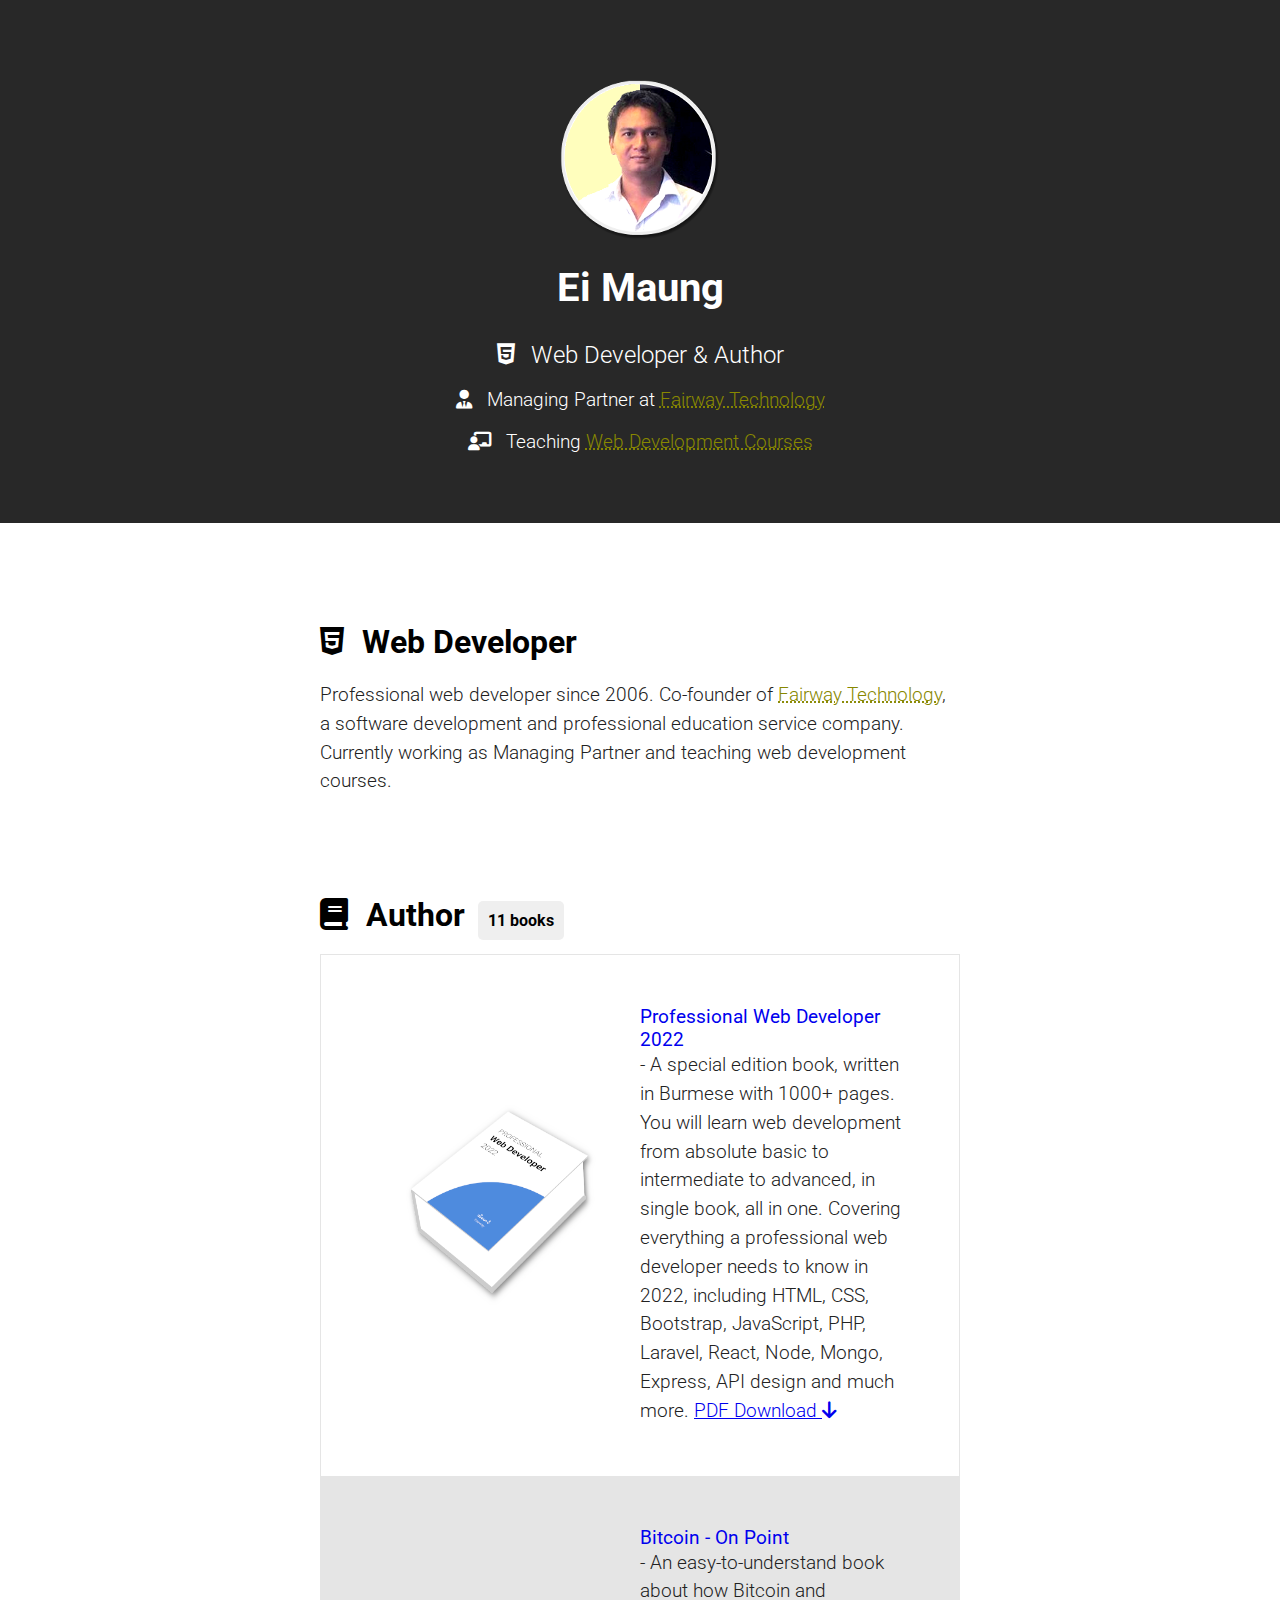
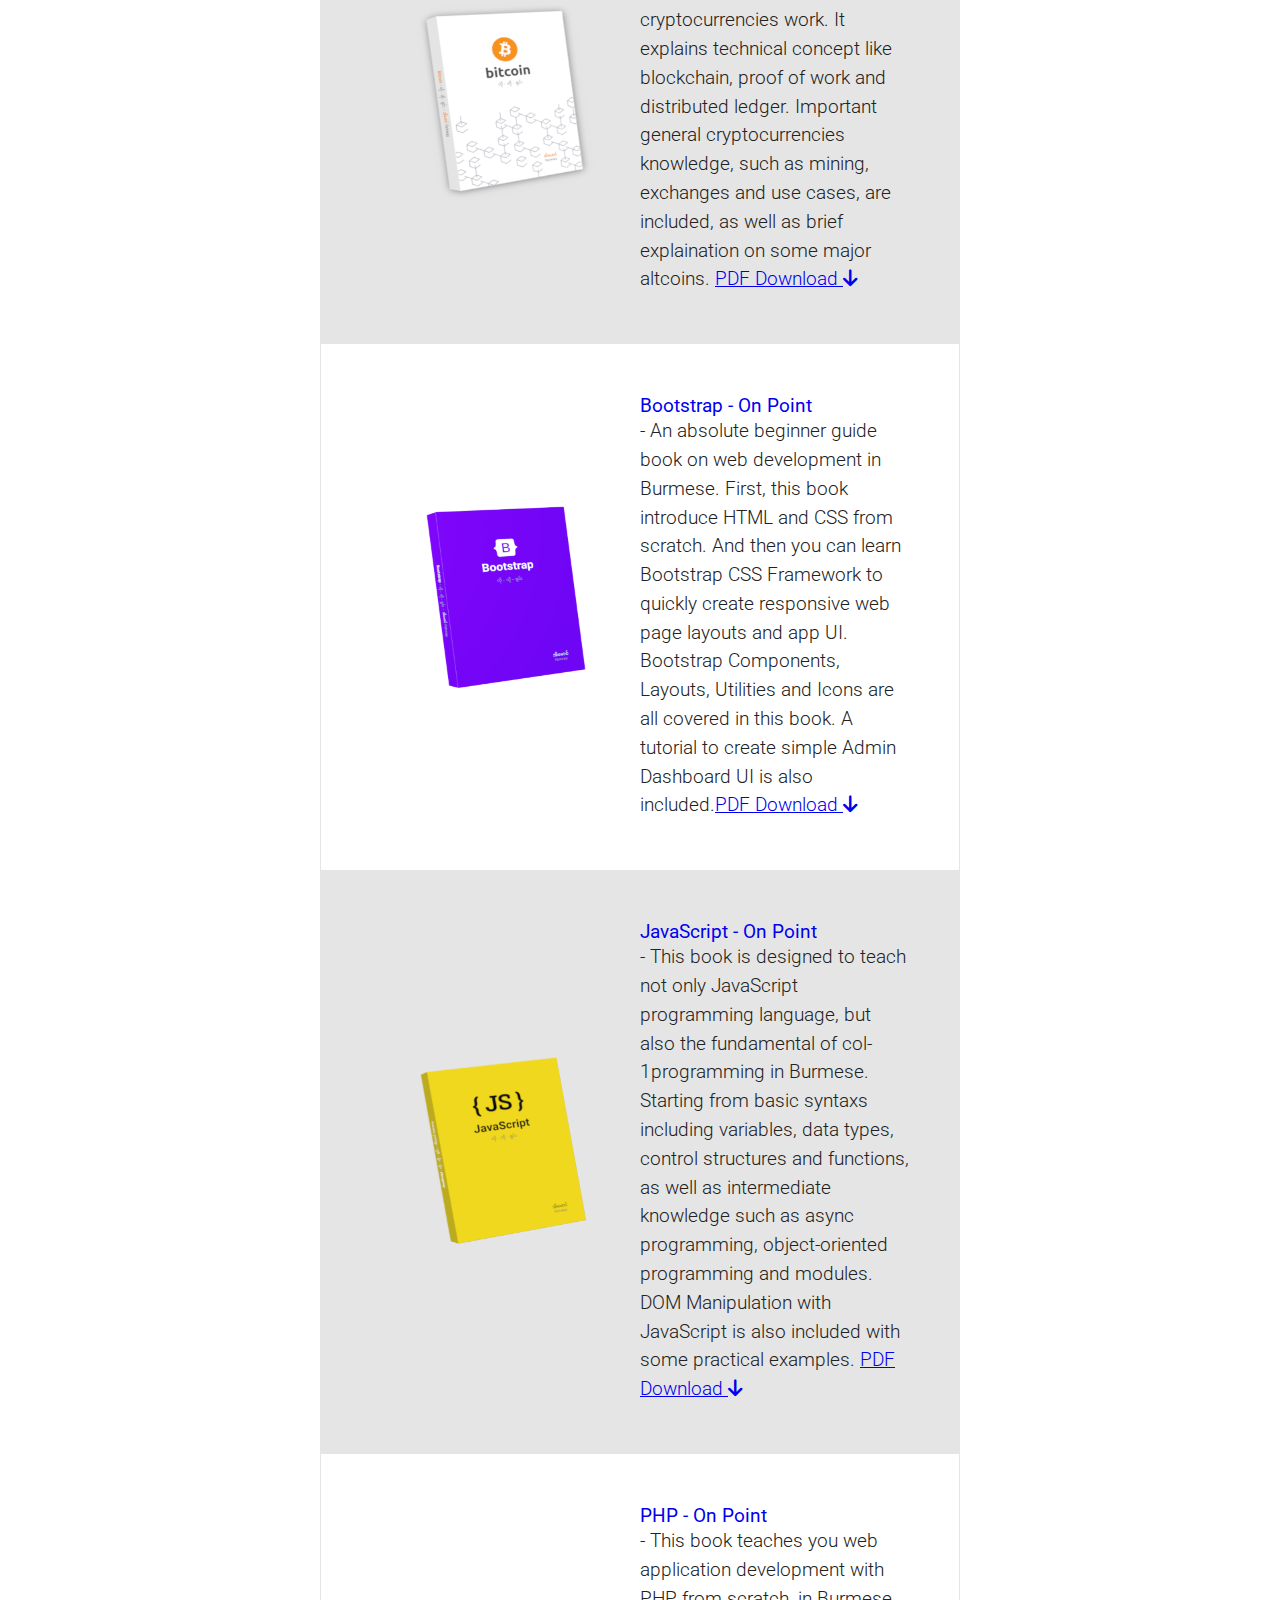
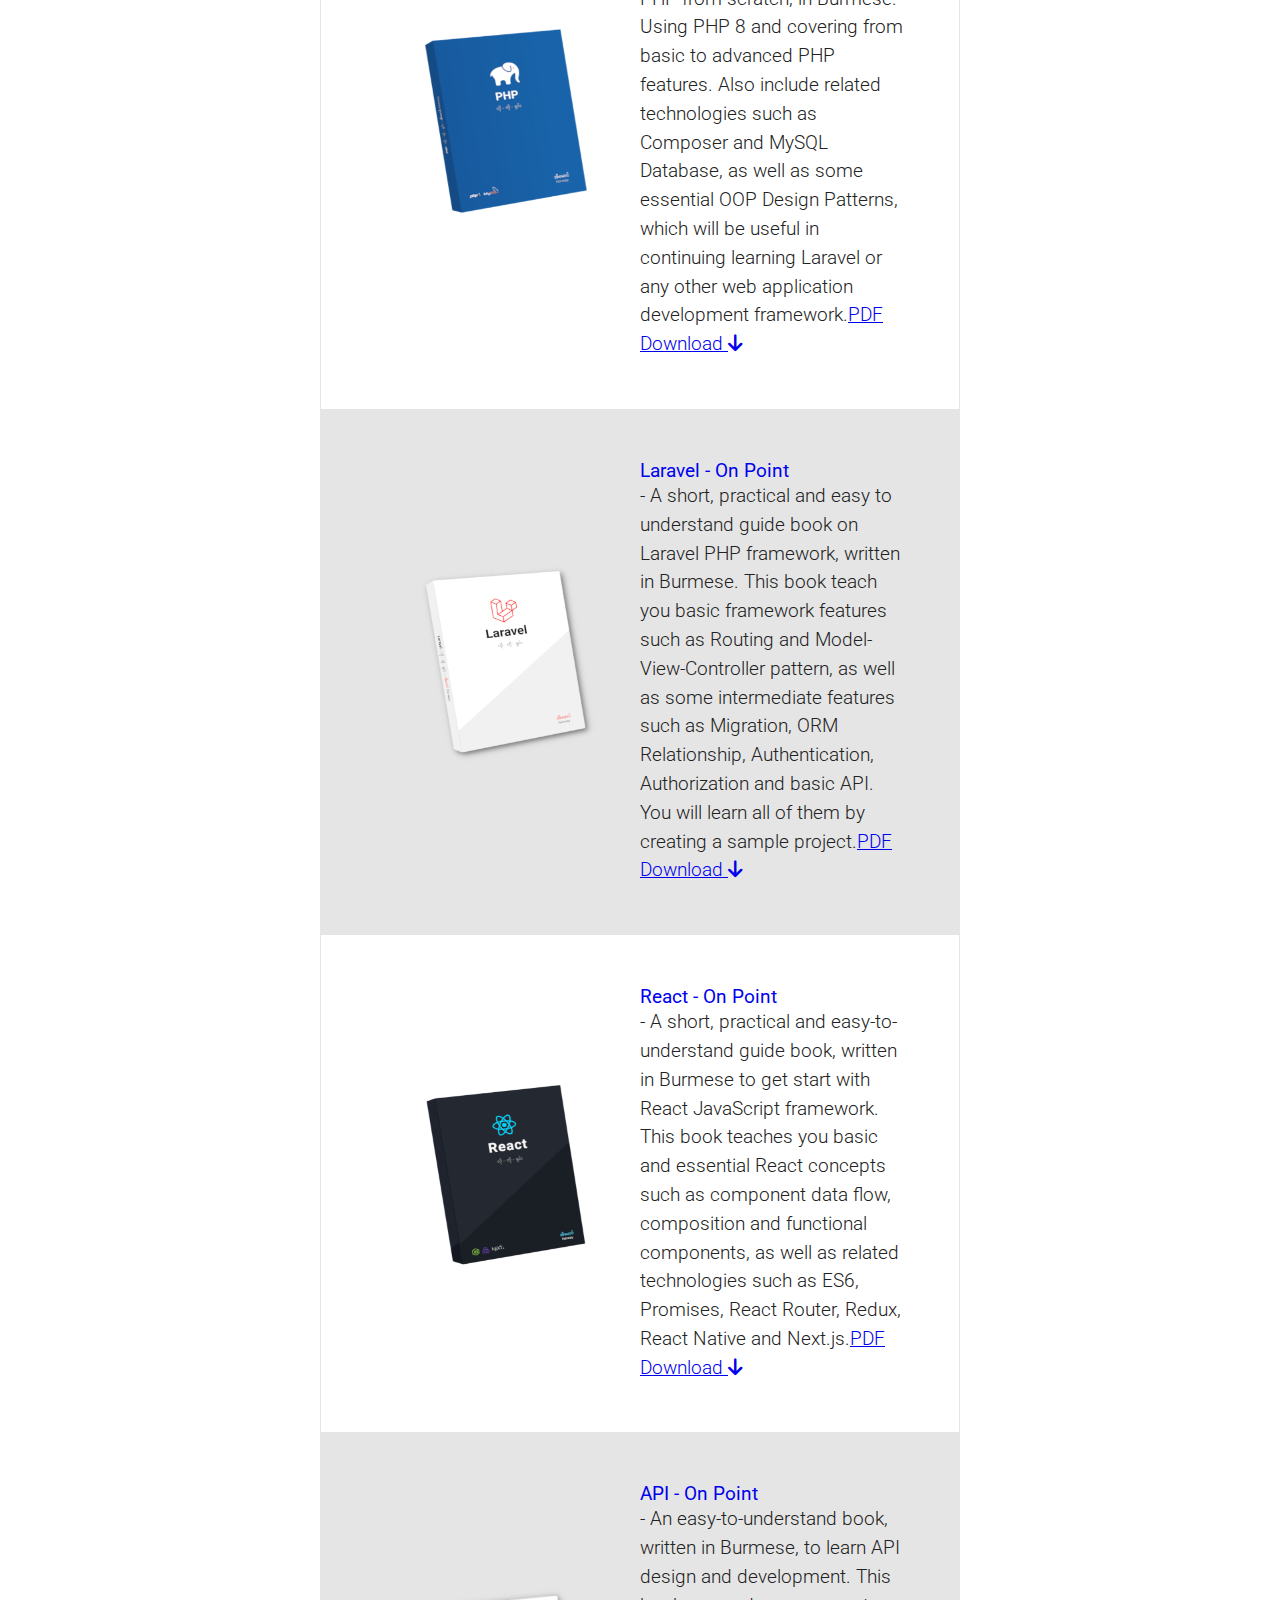
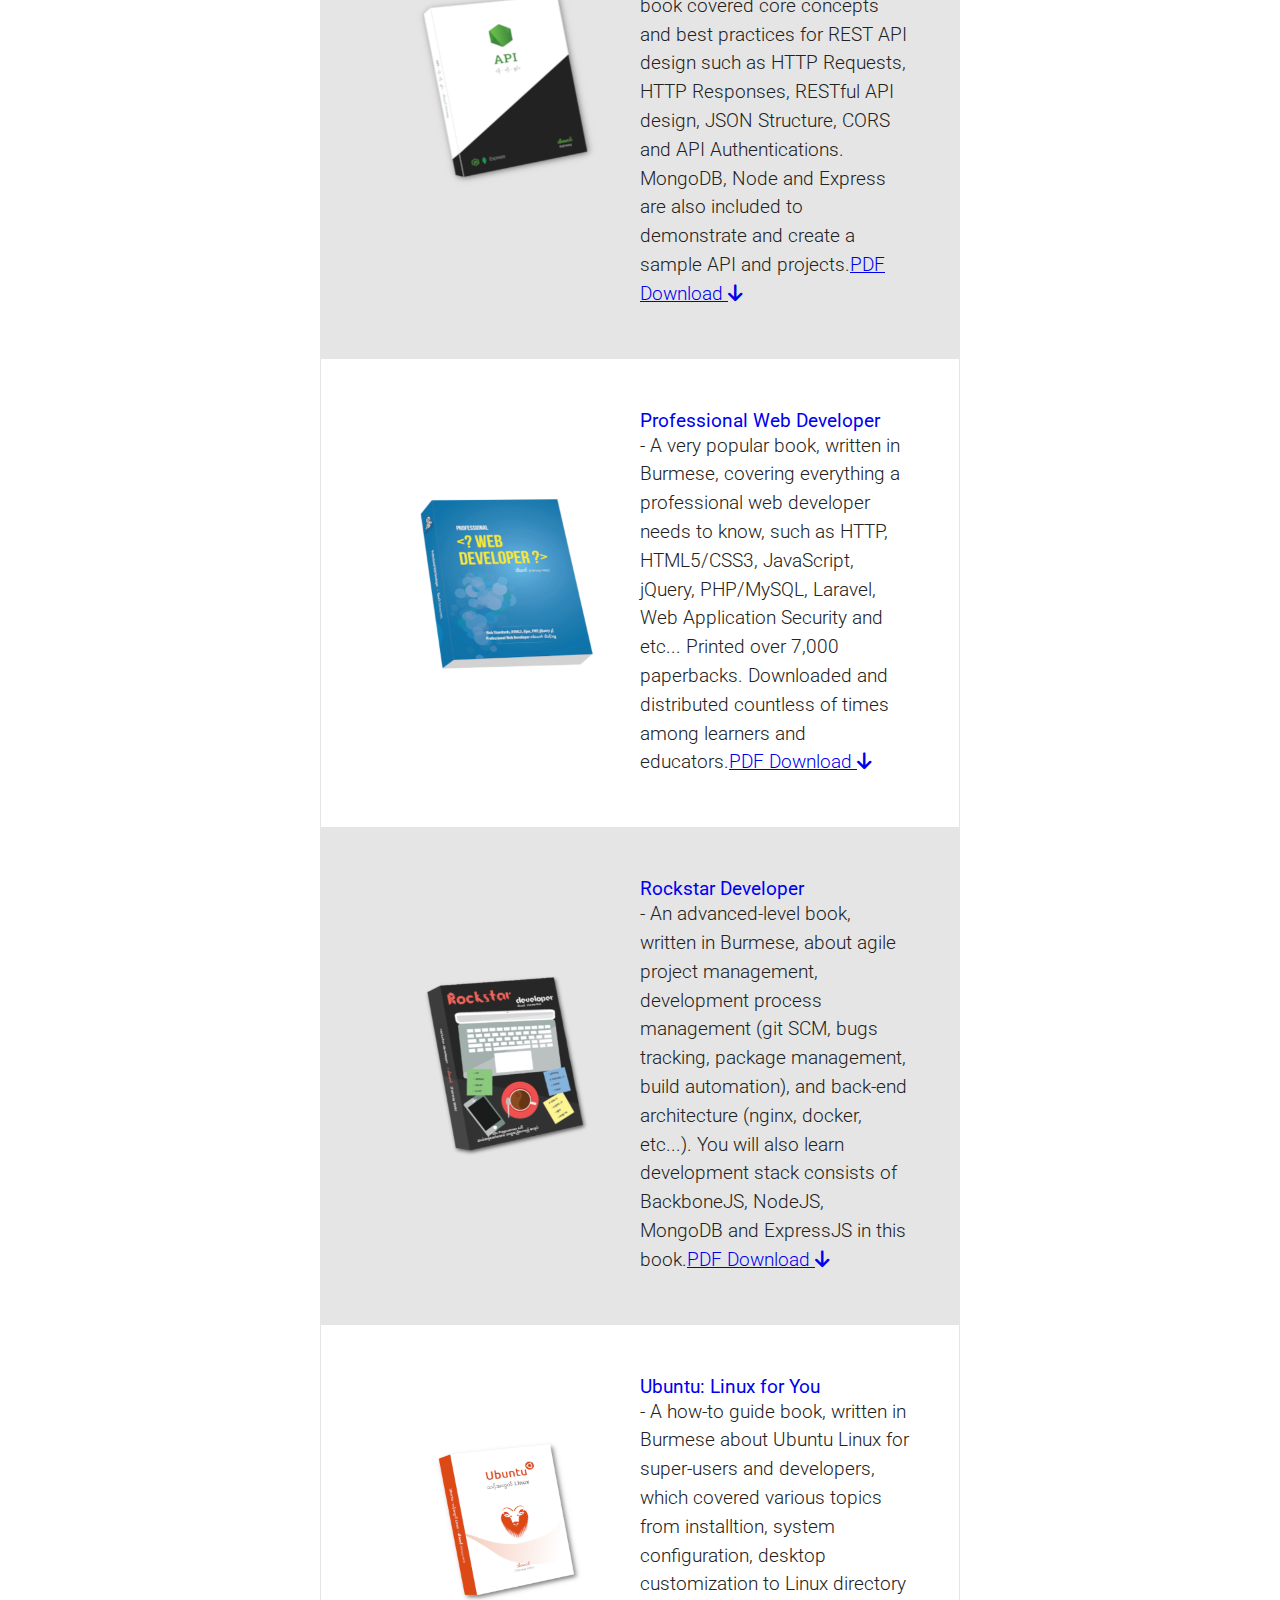
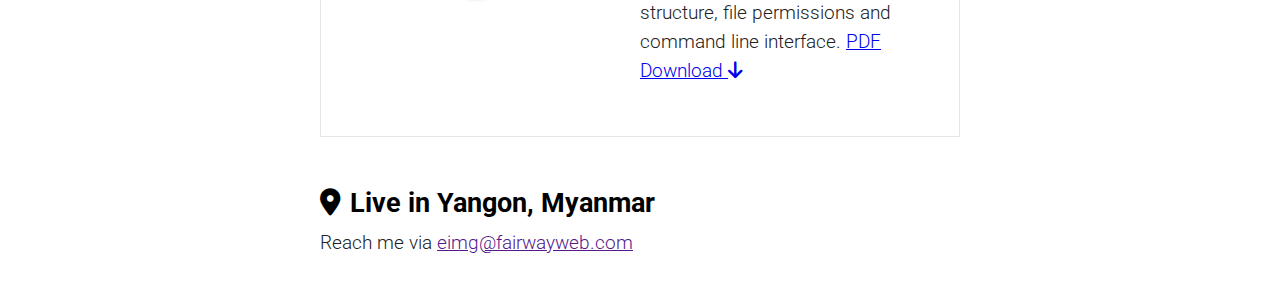
==== index.html @ 1fb722a4 "Initial file commit" ====
<!DOCTYPE html>
<html lang="en">
<head>
    <meta charset="UTF-8">
    <meta http-equiv="X-UA-Compatible" content="IE=edge">
    <meta name="viewport" content="width=device-width, initial-scale=1.0">
    <title>Ei Maung : Personal Profile</title>
    <link rel="shortcut icon" href="images/eimg.png" type="image/x-icon">

    <link rel="stylesheet" href="https://cdnjs.cloudflare.com/ajax/libs/font-awesome/6.1.1/css/all.min.css">
    <link rel="stylesheet" href="style.css">
</head>
<body>  
    <header id="index-header">
        <img class="profile-img" src="images/eimg.png" alt="Profile Image">
        <h1 class="header-h1">Ei Maung</h1>
        <h2 class="header-h2"><i class="fa-brands fa-html5"></i> Web Developer & Author</h2>
        <h3 class="header-h3"><i class="fa-solid fa-user-tie"></i> Managing Partner at <a class="index-a" href="https://fairway.com.mm/">Fairway Technology</a></h2>
        <h3 class="header-h3"><i class="fa-solid fa-chalkboard-user"></i> Teaching <a class="index-a" href="https://www.facebook.com/fairway.technology">Web Development Courses</a></h2>
    </header>

    <main id="index-main" class="container">
        <div id="web-dev">
            <h2 class="index-main-h2"><i class="fa-brands fa-html5"></i> Web Developer</h2>
            <p>Professional web developer since 2006. Co-founder of <a class="index-a" href="https://fairway.com.mm/">Fairway Technology</a>, a software development and professional education service company. Currently working as Managing Partner and teaching web development courses.</p>
        </div>
        <div id="author">
            <h2 class="index-main-h2"><i class="fa-solid fa-book"></i> Author <span class="author-span">11 books</span></h2>
            <ul id="index-ul">
                <li id="index-li" class="row every-other-list">
                    <div id="index-col-1" class="col col-1"><a href="pwd2022.html"><img src="images/pwd2022.png" alt="Professional Web Developer 2022 book cover image"></div></a>
                    <div class="col col-2"><h4 class="books-title"> <a href="pwd2022.html"> Professional Web Developer 2022</a></h4><p> - A special edition book, written in Burmese with 1000+ pages. You will learn web development from absolute basic to intermediate to advanced, in single book, all in one. Covering everything a professional web developer needs to know in 2022, including HTML, CSS, Bootstrap, JavaScript, PHP, Laravel, React, Node, Mongo, Express, API design and much more. <a href="https://eimaung.com/pwd2022/Professional-Web-Developer-2022.pdf">PDF Download <i class="fa-solid fa-arrow-down"></i></a></p></div>
                </li>
                <li id="index-li" class="row">
                    <div id="index-col-1" class="col col-1"><a href="bitcoin.html"><img src="images/bitcoin.png" alt="Bitcoin book cover image"></div></a>
                    <div class="col col-2"><h4 class="books-title"> <a href="bitcoin.html"> Bitcoin - On Point </a></h4><p>- An easy-to-understand book about how Bitcoin and cryptocurrencies work. It explains technical concept like blockchain, proof of work and distributed ledger. Important general cryptocurrencies knowledge, such as mining, exchanges and use cases, are included, as well as brief explaination on some major altcoins. <a href="https://eimaung.com/bitcoin/Bitcoin-book-by-Ei-Maung.pdf">PDF Download <i class="fa-solid fa-arrow-down"></i></a></p></div>
                </li>
                <li id="index-li" class="row">
                    <div id="index-col-1" class="col col-1"><a href="bootstrap.html"><img src="images/bootstrap.png" alt="Bootstrap book cover image"></div></a>
                    <div class="col col-2"><h4 class="books-title"> <a href="bootstrap.html"> Bootstrap - On Point</a></h4><p> - An absolute beginner guide book on web development in Burmese. First, this book introduce HTML and CSS from scratch. And then you can learn Bootstrap CSS Framework to quickly create responsive web page layouts and app UI. Bootstrap Components, Layouts, Utilities and Icons are all covered in this book. A tutorial to create simple Admin Dashboard UI is also included.<a href="https://eimaung.com/bootstrap/Bootstrap5-book-by-Ei-Maung.pdf">PDF Download <i class="fa-solid fa-arrow-down"></i></a></p></div>
                </li>
                <li id="index-li" class="row">
                    <div id="index-col-1" class="col col-1"><a href="javascript.html"><img src="images/jsbook.png" alt="JavaScript-Book-by-Ei-Maung cover image"></div></a>
                    <div class="col col-2"><h4 class="books-title"> <a href="javascript.html"> JavaScript - On Point</a></h4><p> - This book is designed to teach not only JavaScript programming language, but also the fundamental of  col-1programming in Burmese. Starting from basic syntaxs including variables, data types, control structures and functions, as well as intermediate knowledge such as async programming, object-oriented programming and modules. DOM Manipulation with JavaScript is also included with some practical examples. <a href="https://eimaung.com/jsbook/JavaScript-Book-by-Ei-Maung.pdf">PDF Download <i class="fa-solid fa-arrow-down"></i></a></p></div>
                </li>
                <li id="index-li" class="row">
                    <div id="index-col-1" class="col col-1"><a href="php.html"><img src="images/php.png" alt="PHP book cover image"></div></a>
                    <div class="col col-2"><h4 class="books-title"> <a href="php.html"> PHP - On Point</a></h4><p> - This book teaches you web application development with PHP from scratch, in Burmese. Using PHP 8 and covering from basic to advanced PHP features. Also include related technologies such as Composer and MySQL Database, as well as some essential OOP Design Patterns, which will be useful in continuing learning Laravel or any other web application development framework.<a href="https://eimaung.com/php/PHP-Book-by-Ei-Maung.pdf">PDF Download <i class="fa-solid fa-arrow-down"></i></a></p></div>
                </li>
                <li id="index-li" class="row">
                    <div id="index-col-1" class="col col-1"><a href="laravel.html"><img src="images/laravel.png" alt="Laravel book cover image"></div></a>
                    <div class="col col-2"><h4 class="books-title"> <a href="laravel.html"> Laravel - On Point</a></h4><p> - A short, practical and easy to understand guide book on Laravel PHP framework, written in Burmese. This book teach you basic framework features such as Routing and Model-View-Controller pattern, as well as some intermediate features such as Migration, ORM Relationship, Authentication, Authorization and basic API. You will learn all of them by creating a sample project.<a href="https://eimaung.com/laravel/Laravel8-book-by-Ei-Maung.pdf">PDF Download <i class="fa-solid fa-arrow-down"></i></a></p></div>
                </li>
                <li id="index-li" class="row">
                    <div id="index-col-1" class="col col-1"><a href="react.html"><img src="images/react.png" alt="React book cover image"></div></a>
                    <div class="col col-2"><h4 class="books-title"> <a href="react.html">React - On Point</a></h4><p> - A short, practical and easy-to-understand guide book, written in Burmese to get start with React JavaScript framework. This book teaches you basic and essential React concepts such as component data flow, composition and functional components, as well as related technologies such as ES6, Promises, React Router, Redux, React Native and Next.js.<a href="https://eimaung.com/react/React-book-by-Ei-Maung.pdf">PDF Download <i class="fa-solid fa-arrow-down"></i></a></p></div>
                </li>
                <li id="index-li" class="row">
                    <div id="index-col-1" class="col col-1"><a href="api.html"><img src="images/api.png" alt="API book image"></div></a>
                    <div class="col col-2"><h4 class="books-title"> <a href="api.html"> API - On Point</a></h4><p> - An easy-to-understand book, written in Burmese, to learn API design and development. This book covered core concepts and best practices for REST API design such as HTTP Requests, HTTP Responses, RESTful API design, JSON Structure, CORS and API Authentications. MongoDB, Node and Express are also included to demonstrate and create a sample API and projects.<a href="https://eimaung.com/api/API-book-by-Ei-Maung.pdf">PDF Download <i class="fa-solid fa-arrow-down"></i></a></p></div>
                </li>
                <li id="index-li" class="row"></a>
                    <div id="index-col-1" class="col col-1"><a href="pwd.html"><img src="images/pwd.png" alt="Professional Web Developer book cover image"></div></a>
                    <div class="col col-2"><h4 class="books-title"> <a href="pwd.html"> Professional Web Developer </a></h4><p>- A very popular book, written in Burmese, covering everything a professional web developer needs to know, such as HTTP, HTML5/CSS3, JavaScript, jQuery, PHP/MySQL, Laravel, Web Application Security and etc... Printed over 7,000 paperbacks. Downloaded and distributed countless of times among learners and educators.<a href="https://www.eimaung.com/professional-web-developer/Professional-Web-Developer-4th-Edition-by-Ei-Maung.pdf">PDF Download <i class="fa-solid fa-arrow-down"></i></a> </p></div>
                </li>
                <li id="index-li" class="row">
                    <div id="index-col-1" class="col col-1"><a href="rockstar-developer.html"><img src="images/rsd.png" alt="Rockstar Developer by Ei Mg book cover image"></div></a>
                    <div class="col col-2"><h4 class="books-title"> <a href="rockstar-developer.html"> Rockstar Developer </a></h4><p>- An advanced-level book, written in Burmese, about agile project management, development process management (git SCM, bugs tracking, package management, build automation), and back-end architecture (nginx, docker, etc...). You will also learn development stack consists of BackboneJS, NodeJS, MongoDB and ExpressJS in this book.<a href="https://eimaung.com/rockstar-developer/Rockstar-Developer-by-Ei.Maung.pdf">PDF Download <i class="fa-solid fa-arrow-down"></i></a></p> </div>
                </li>
                <li id="index-li" class="row">
                    <div id="index-col-1" class="col col-1"><a href="ubuntu-4-u.html"><img src="images/u4u.png" alt="Ubuntu-Linux-for-You-14 Book cover image"></div></a>
                    <div class="col col-2"><h4 class="books-title"> <a href="ubuntu-4-u.html"> Ubuntu: Linux for You </a></h4><p>- A how-to guide book, written in Burmese about Ubuntu Linux for super-users and developers, which covered various topics from installtion, system configuration, desktop customization to Linux directory structure, file permissions and command line interface. <a href="https://eimaung.com/ubuntu-for-you/Ubuntu-Linux-for-You-14.04-by-Ei.Maung.pdf">PDF Download <i class="fa-solid fa-arrow-down"></i></a> </p></div>
                </li>
            </ul>
        </div>
    </main>
    <div class="contact">
        <h2 class="contact-h2"><i class="fa-solid fa-location-dot"></i>Live in Yangon, Myanmar</h2>
        <p>Reach me via <a href="">eimg@fairwayweb.com</a></p>
    </div>
</body>
</html>
---- style.css ----
@import url('https://fonts.googleapis.com/css2?family=Roboto:wght@100;300;400&display=swap');


* {
    padding: 0;
    margin: 0;
    box-sizing: border-box;
}

html {
    font-family: 'Roboto', sans-serif;
}

/* index */

p {
    color: #222;
    font-weight: 300;
    font-size: 1.2rem;
    line-height: 1.5;
}

a.index-a {
    color: #880;
    text-decoration: underline dotted;
}

i {
    padding-right: 10px;
}

small {
    font-size: .6rem;
    color: #777;
}

#index-header {
    padding: 80px 10% 50px;
    background-color: #282828;
    text-align: center;
}


.profile-img {
    margin-bottom: 20px;
}

.header-h1, .header-h2, .header-h3 {
    color: white;
}

.header-h1 {
    margin-bottom: 30px;  
    font-size: 2.5rem;  
}

.header-h2, .header-h3 {
    margin-bottom: 20px;
    font-weight: 300;
}

.header-h2 {
    font-size: 1.5rem;
}

.container {
    width: 50%;
    margin: auto;
    text-align: center;
}

#index-main {
    padding-top: 100px;
    text-align: left;
}


#web-dev {
    margin-bottom: 100px;
}

/* #index-main h2 {
    color: black;
} */

.index-main-h2 {
    font-size: 2rem;
    margin-bottom: 20px;
}


.author-span {
    margin-left: 0.3125rem;
    padding: 0.625em;
    font-size: 1rem;
    background-color: #efefef;
    border-radius: 0.3125em;
}

#index-ul {
    border: 1px solid #e5e5e5;
}

.row {
    display: flex;
    flex-direction: row;
    align-items: center;
}

#index-li {
    padding: 3.125rem;
}

.col {
    flex-basis: 50%;
}

#index-col-1 {
    text-align: center;
}

#index-col-1 img {
    width: 12.5rem;
    height: 12.5rem;
    margin-bottom: 1rem;
}

h4.books-title {
    font-size: 1.2rem;
    display: inline-block;
    color: #880;
    font-weight: 400;
}

h4.books-title a {
    text-decoration: none;
}

#index-li:nth-child(even) {
    background-color: #e5e5e5;
}

.contact {
    width: 50%;
    margin: 3.125rem auto 3.125rem;
}

h2.contact-h2 {
    font-size: 1.7rem;
    padding-bottom: .625rem;
}

@media (max-width: 768px) {

    #index-li {
        flex-direction: column;

    }

    .container {
        width: 85%;
    }

    .contact {
        width: 85%;
    }

    #index-col-1 img {
        width: 6.12rem;
        height: 6.12rem;
    }
}

/* PWD2022 */

.book-heading {
    padding: 1.25rem;
    
}

.img-col {
    padding-top: 3.125rem;
}

.book-col-2 {
    flex-basis: 35%;
}

.link-to-back {
    color: #666;
    font: 300;
}

.download-button {
    text-decoration: none;
    margin-top: 3.125em;
    padding: 0.625em 1.25em;
    border-radius: 5px;
}

ul.content {
    margin: 3.125rem auto;
    list-style-type: none;
    text-align: left;
    border: 1px solid #e5e5e5;
}

li.content {
    padding: 10px  10px;
}

li.top {
    color: white;
    font-weight: bold;
}

li.chapter {
    text-align: center;
    /* background-color:  #e5e5e5; */
}

.content:nth-child(even) {
    background-color: #eee;
}

footer {
    line-height: 2;
    color: #666;
    margin: 3.125rem;
}

.book-footer {
    font-weight: bold;
    color:#f68e0a;
}

#pwd2022-book-heading {
    color: #4d8cdf;
}
#pwd2022-download-button {
    color: #4d8cdf;
    border: 1px solid #4d8cdf;
}

#pwd2022-download-button:hover {
    background-color: #4d8cdf;
    color: white;
}

#pwd2022-top {
    background-color: #4d8cdf;
}



/* Bitcoin */



#bitcoin-book-heading {
    color: #f68e0a;
}

.bitcoin-row {
    margin-top: 3.125rem;
    justify-content: space-around;
}



#bitcoin-download-button {
    color: #f68e0a;
    border: 1px solid #f68e0a;
}

#bitcoin-download-button:hover {
    color: white;
    background-color: #f68e0a;
    
}

#bitcoin-top {
    background-color: #f68e0a;
}

/* Bootstrap */

#bootstrap-book-heading {
    color: #8111F9;
}

#bootstrap-download-button {
    color: #8111F9;
    border: 1px solid #8111F9;
}

#bootstrap-download-button:hover {
    color: white;
    background-color: #8111F9;
}

#bootstrap-top {
    background-color: #8111F9;
}

/* JavaScript */

.black-body {
    background-color: #333;
    color: white;
}

ul.black-body-ul {
    border: 1px solid #111;
}

#javascript-book-heading {
    color: #F0D81E;
}

#javascript-download-button {
    color: #F0D81E;
    border: 1px solid #F0D81E;
    background-color: #222;
}

#javascript-download-button:hover {
    color: #222;
    background-color:#F0D81E; 
}

#js-li:nth-child(even) {
    background-color: #111;
}

#javascript-top {
    background-color: #F0D81E;
}

/* PHP */

#php-book-heading {
    color: #1263ab;
}

#php-download-button {
    color: #1263ab;
    border: 1px solid #1263ab;
}

#php-download-button {
    color: white;
    background-color: #1263ab;
}

#php-top {
    background-color: #1263ab;
}

/* Laravel */

#laravel-book-heading {
    color: #ff291b;
}

#laravel-download-button {
    color: #ff291b;
    border: 1px solid #ff291b;
}

#laravel-download-button:hover {
    background-color: #ff291b;
    color: white;
}

#laravel-top {
    background-color: #ff291b;
}

/* React  */

#react-book-heading {
    color: cyan;
}

#react-download-button {
    color: cyan;
    border: 1px solid cyan;
    background-color: #333;
}

#react-download-button:hover {
    color: #333;
    background-color: cyan;
}

.black-body-li:nth-child(even) {
    background-color: #111;
}

#react-top {
    background-color: cyan;
}

/* API */

#api-book-heading {
    color: #3b9435;
}

#api-download-button {
    color: #3b9435;
    border: 1px solid #3b9435;
}

#api-download-button:hover {
    color: white;
    background-color: #3b9435;
}

#api-top {
    background-color: #3b9435;
}

/* PWD */

#pwd-book-heading {
    color: #4F5B93;
}

#pwd-download-button {
    color:#4F5B93;
    border: 1px solid #4F5B93;
}

#pwd-download-button:hover {
    color: white;
    background-color: #4F5B93;    
}

#pwd-top {
    background-color: #4F5B93;
}


/* Rockstar Developer */

#rockstar-developer-book-heading {
    color: #f4c900;
}

#rockstar-developer-download-button {
    color: #f4c900;
    border: 1px solid #f4c900;
    background-color: black;
}

#rockstar-developer-download-button:hover {
    color: black;
    background-color: #f4c900;
}

#rockstar-developer-top {
    background-color: #f4c900;
}

/* Ubuntu */

#ubuntu-book-heading {
    color: #dc4915;
}

#ubuntu-download-button {
    color: #dc4915;
    border: 1px solid #dc4915;
    
}

#ubuntu-download-button:hover {
    color: white;
    background-color: #dc4915;
    
}

#ubuntu-top {
    background-color: #dc4915;
}


@media (max-width: 1280px) {

    #pwd2022-book-img {
        width: 10rem;
        height: 10rem;
    }

    .book-row {
        flex-direction: column;
    }

    .link-to-back {
        padding-bottom: 3.125rem;
    }

    .book-heading {
        font-size: 1.5rem;
    }
}
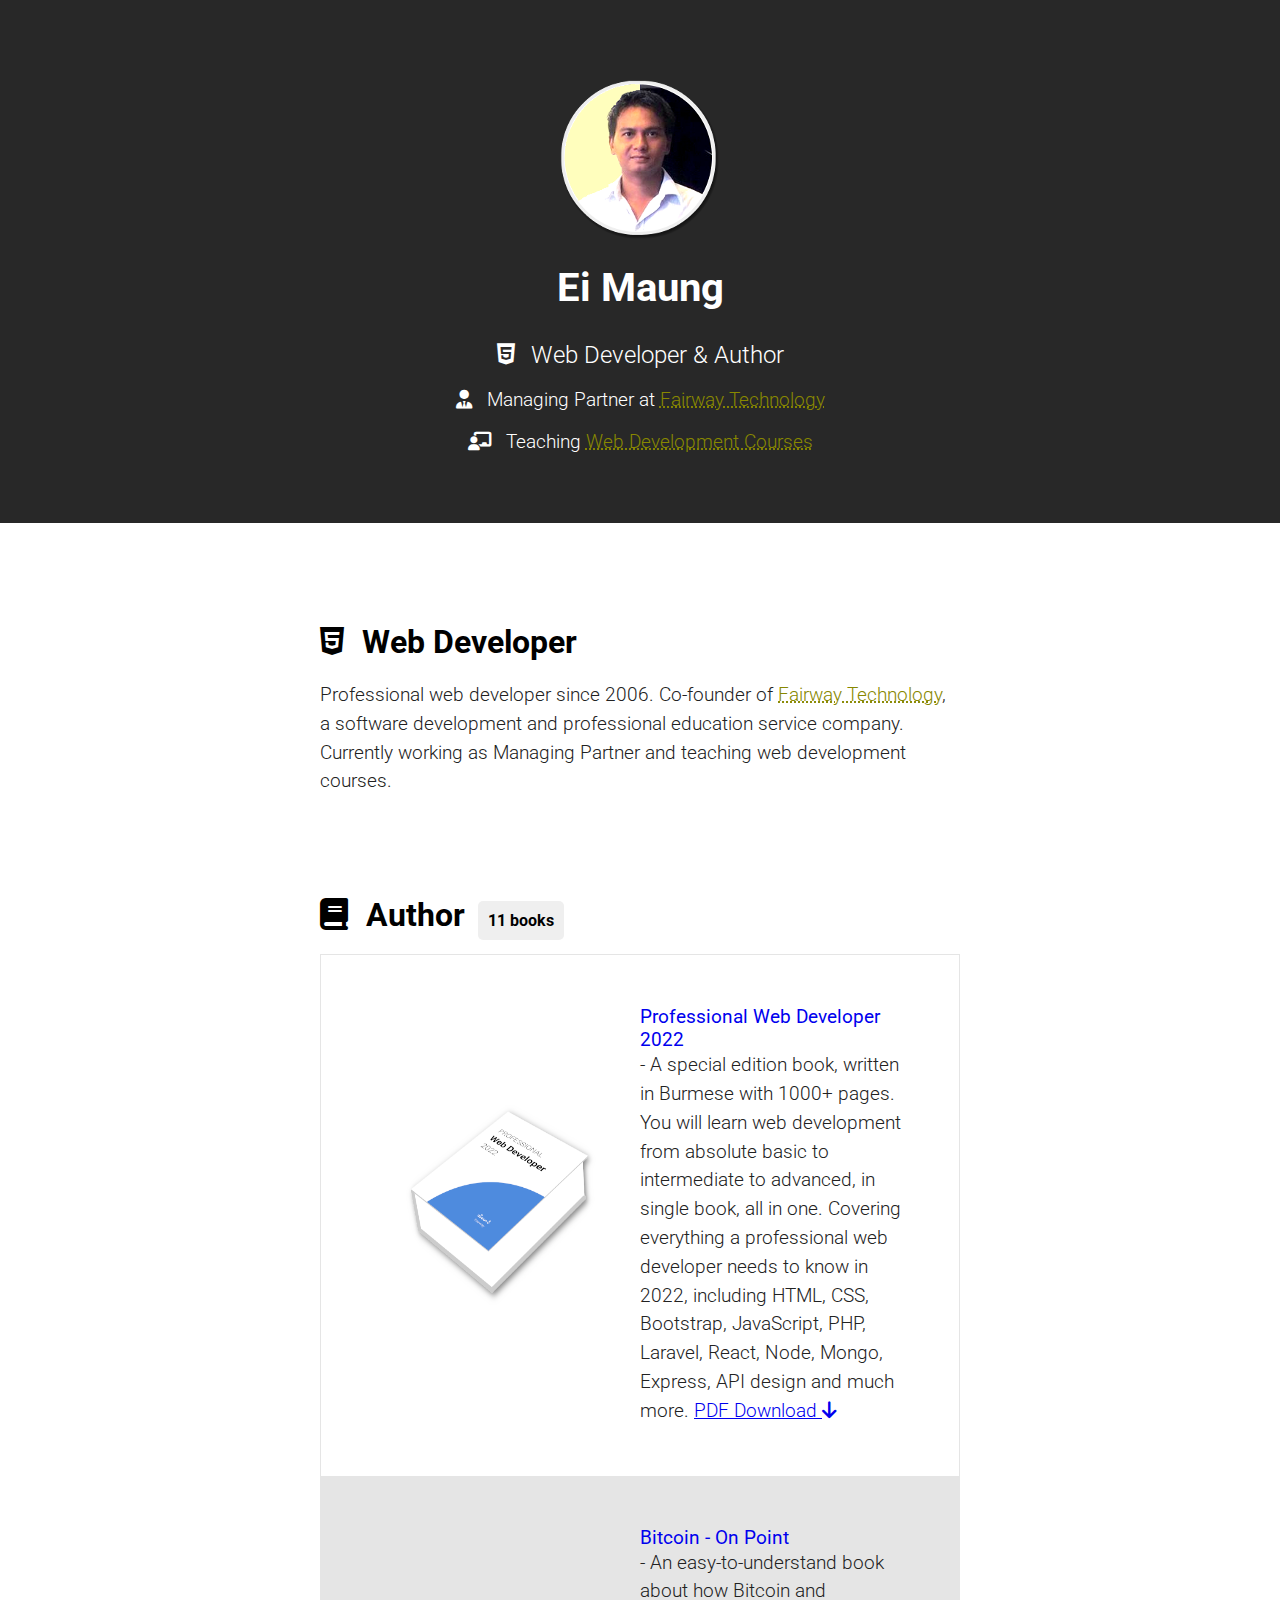
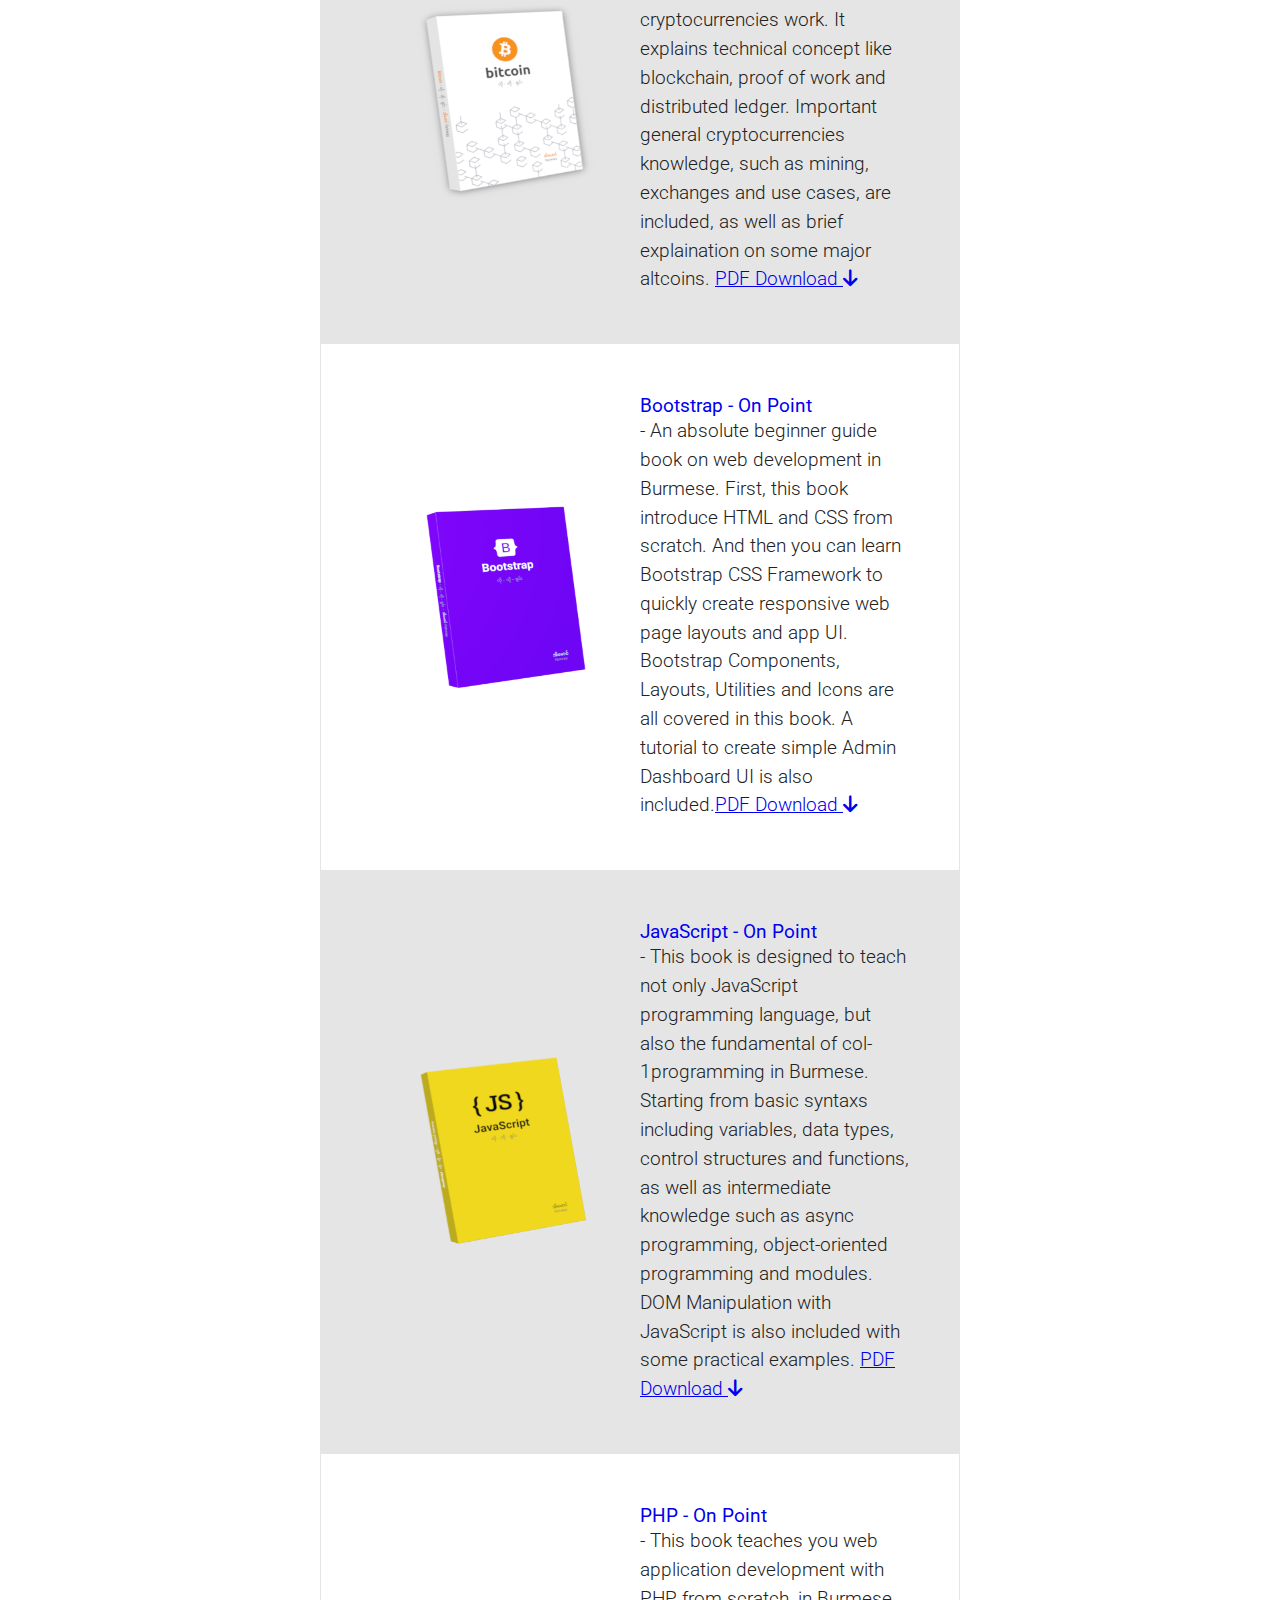
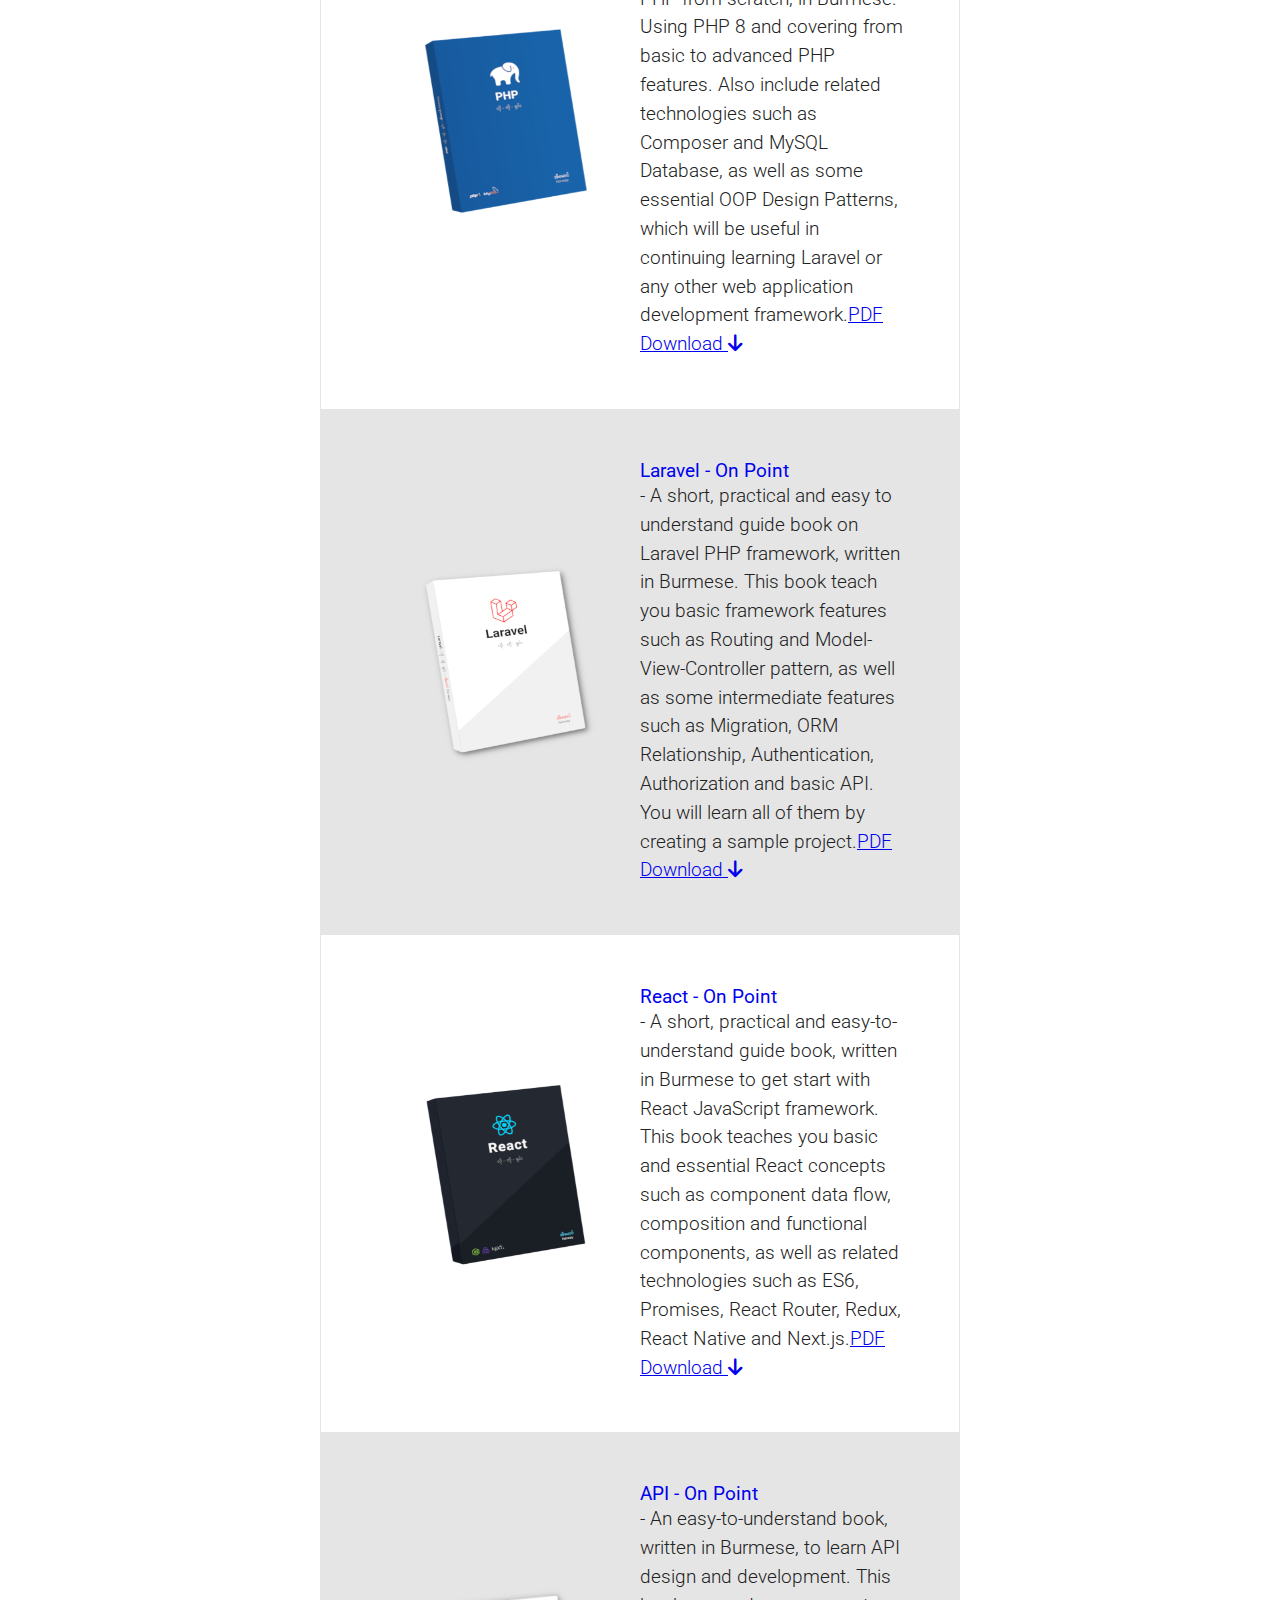
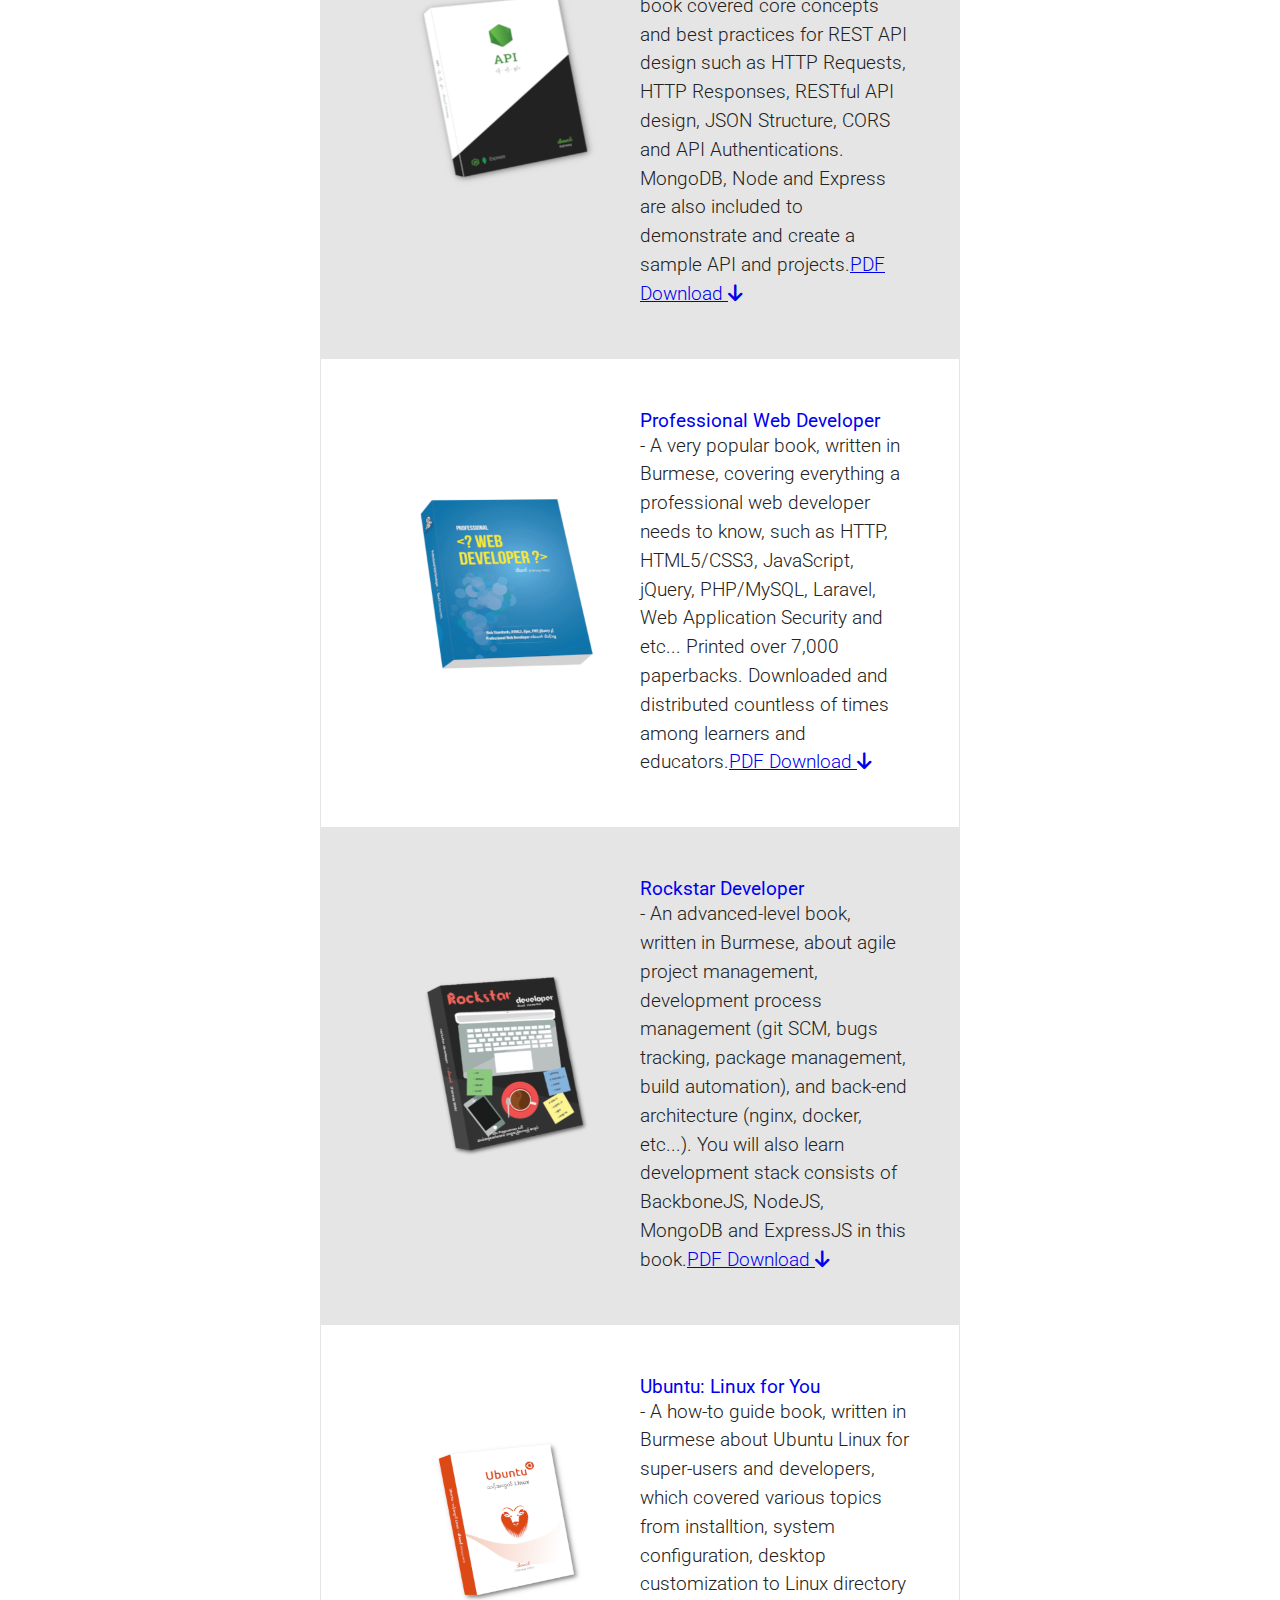
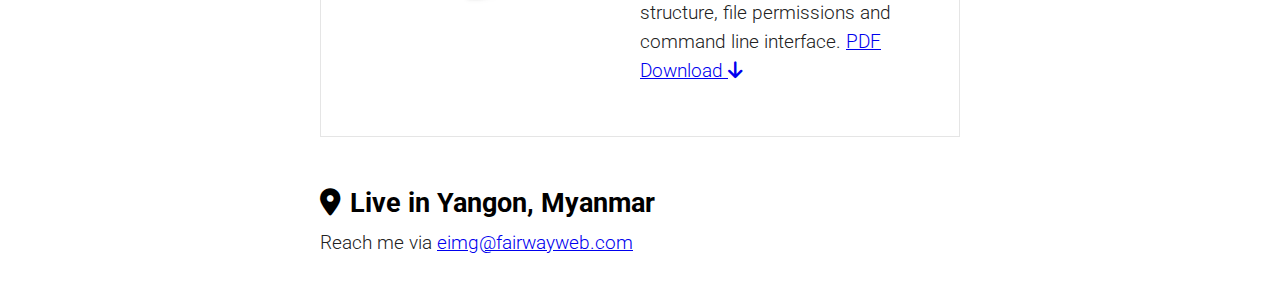
==== commit 90c544e7: "Adding href in email link" ====
--- a/index.html
+++ b/index.html
@@ -76,7 +76,7 @@
     </main>
     <div class="contact">
         <h2 class="contact-h2"><i class="fa-solid fa-location-dot"></i>Live in Yangon, Myanmar</h2>
-        <p>Reach me via <a href="">eimg@fairwayweb.com</a></p>
+        <p>Reach me via <a href="mailto:eimg@fairwayweb.com">eimg@fairwayweb.com</a></p>
     </div>
 </body>
-</html>+</html>
--- a/style.css
+++ b/style.css
@@ -166,8 +166,8 @@
     }
 
     #index-col-1 img {
-        width: 6.12rem;
-        height: 6.12rem;
+        width: 12rem;
+        height: 12rem;
     }
 }
 
@@ -176,6 +176,10 @@
 .book-heading {
     padding: 1.25rem;
     
+}
+
+.book-row {
+        margin-bottom: 3.125rem;
 }
 
 .img-col {
@@ -505,4 +509,4 @@
     .book-heading {
         font-size: 1.5rem;
     }
-}+}
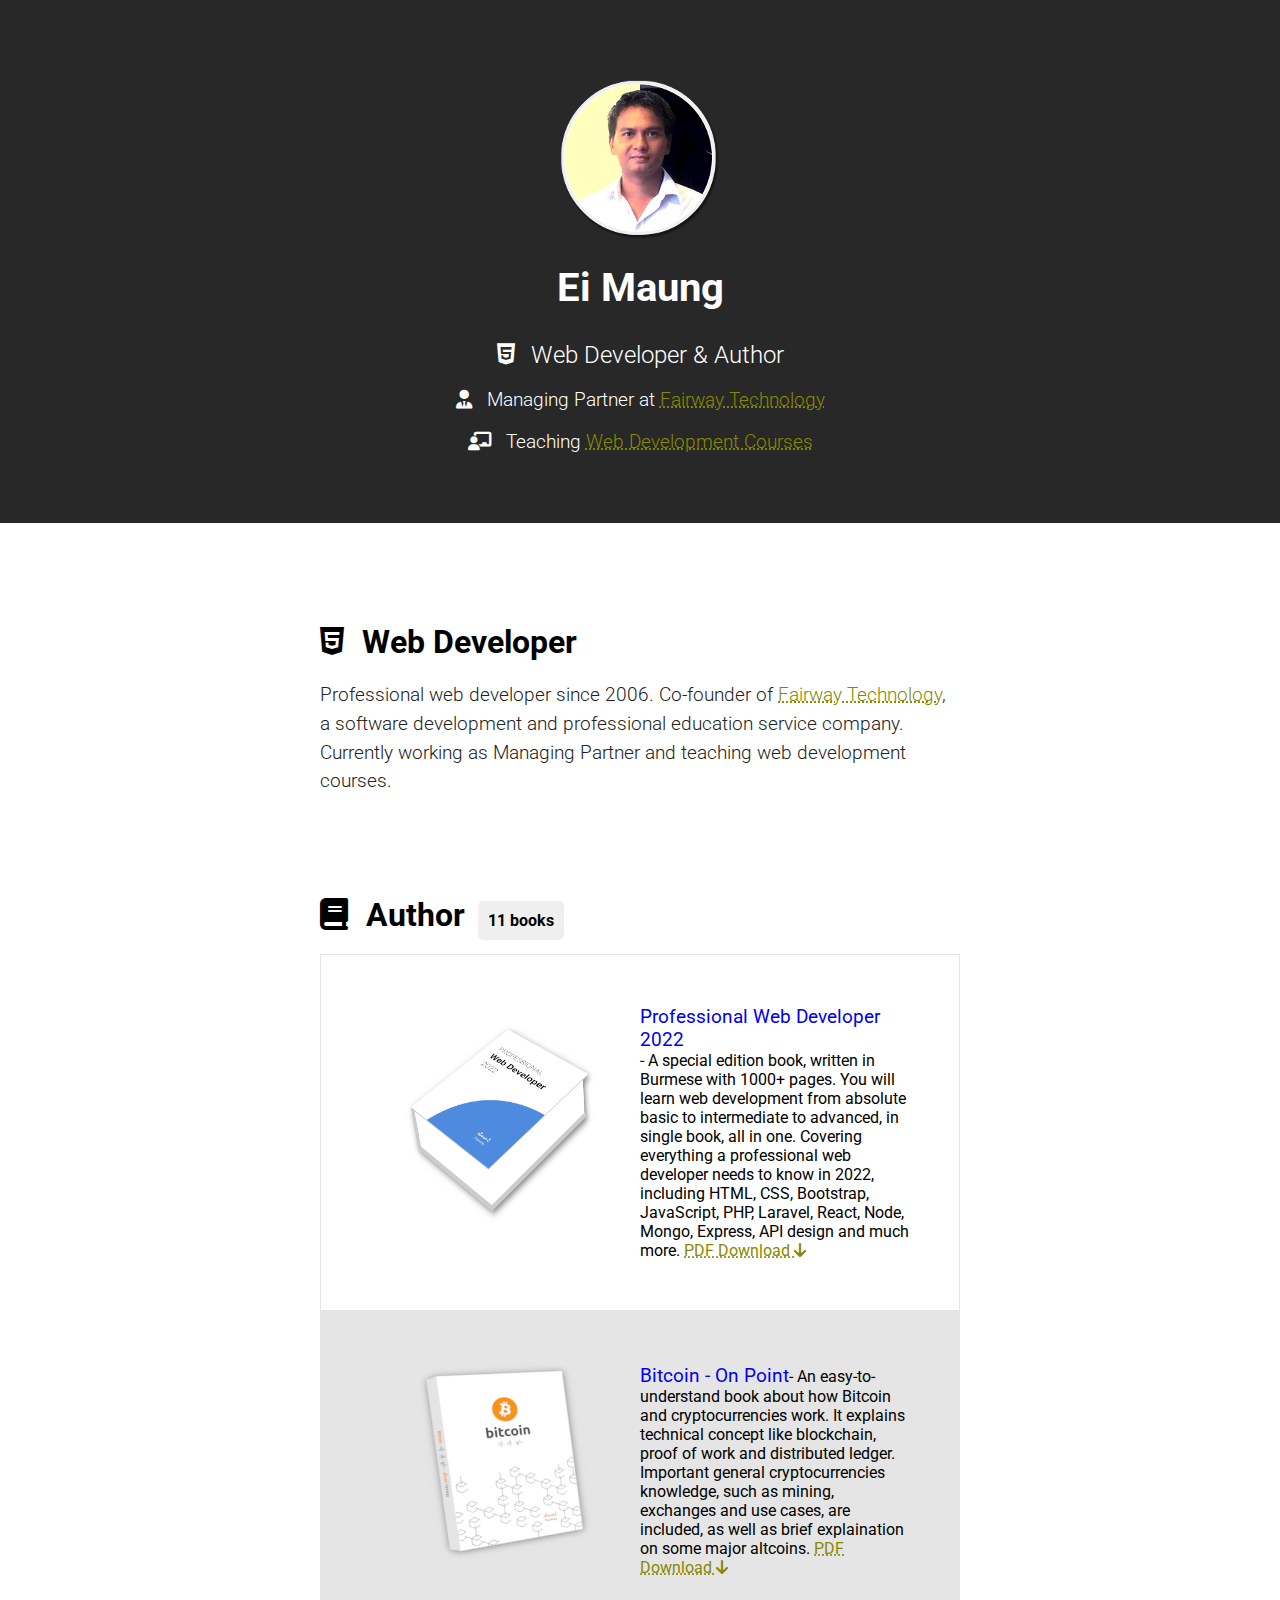
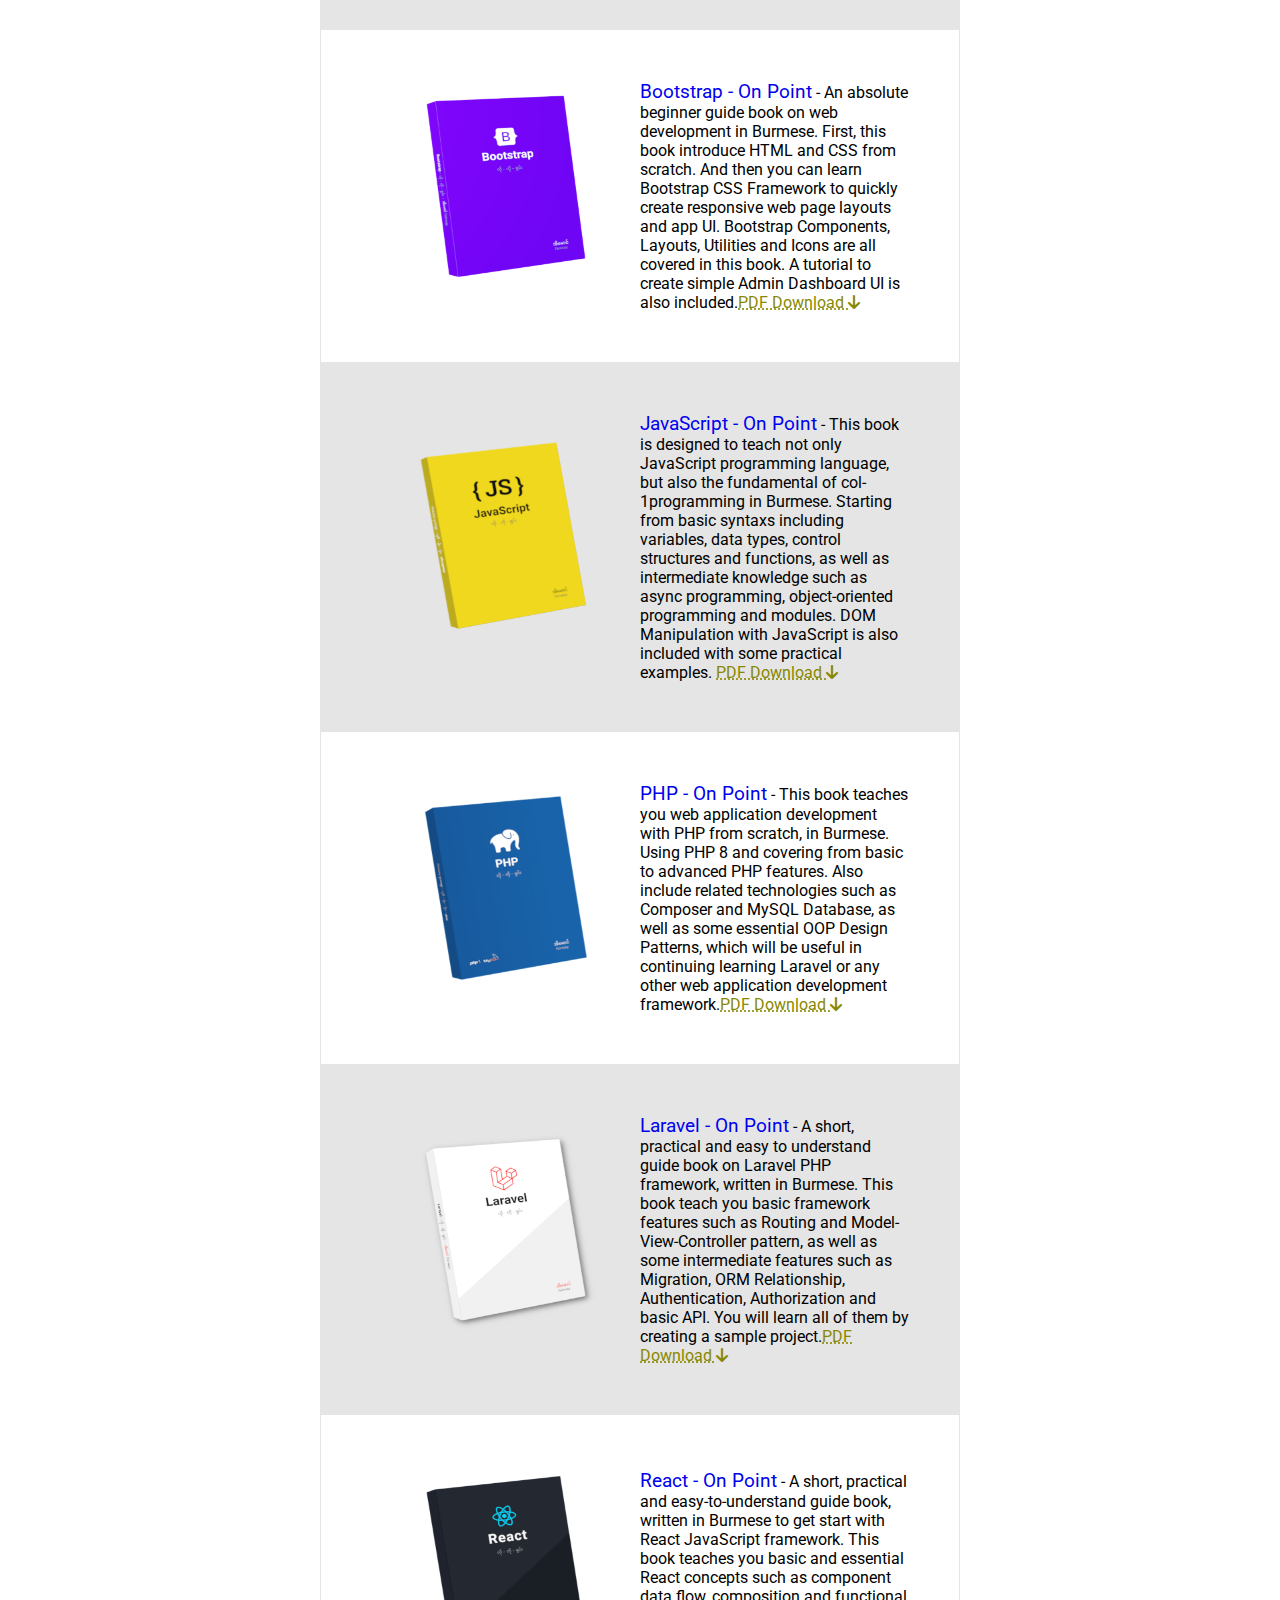
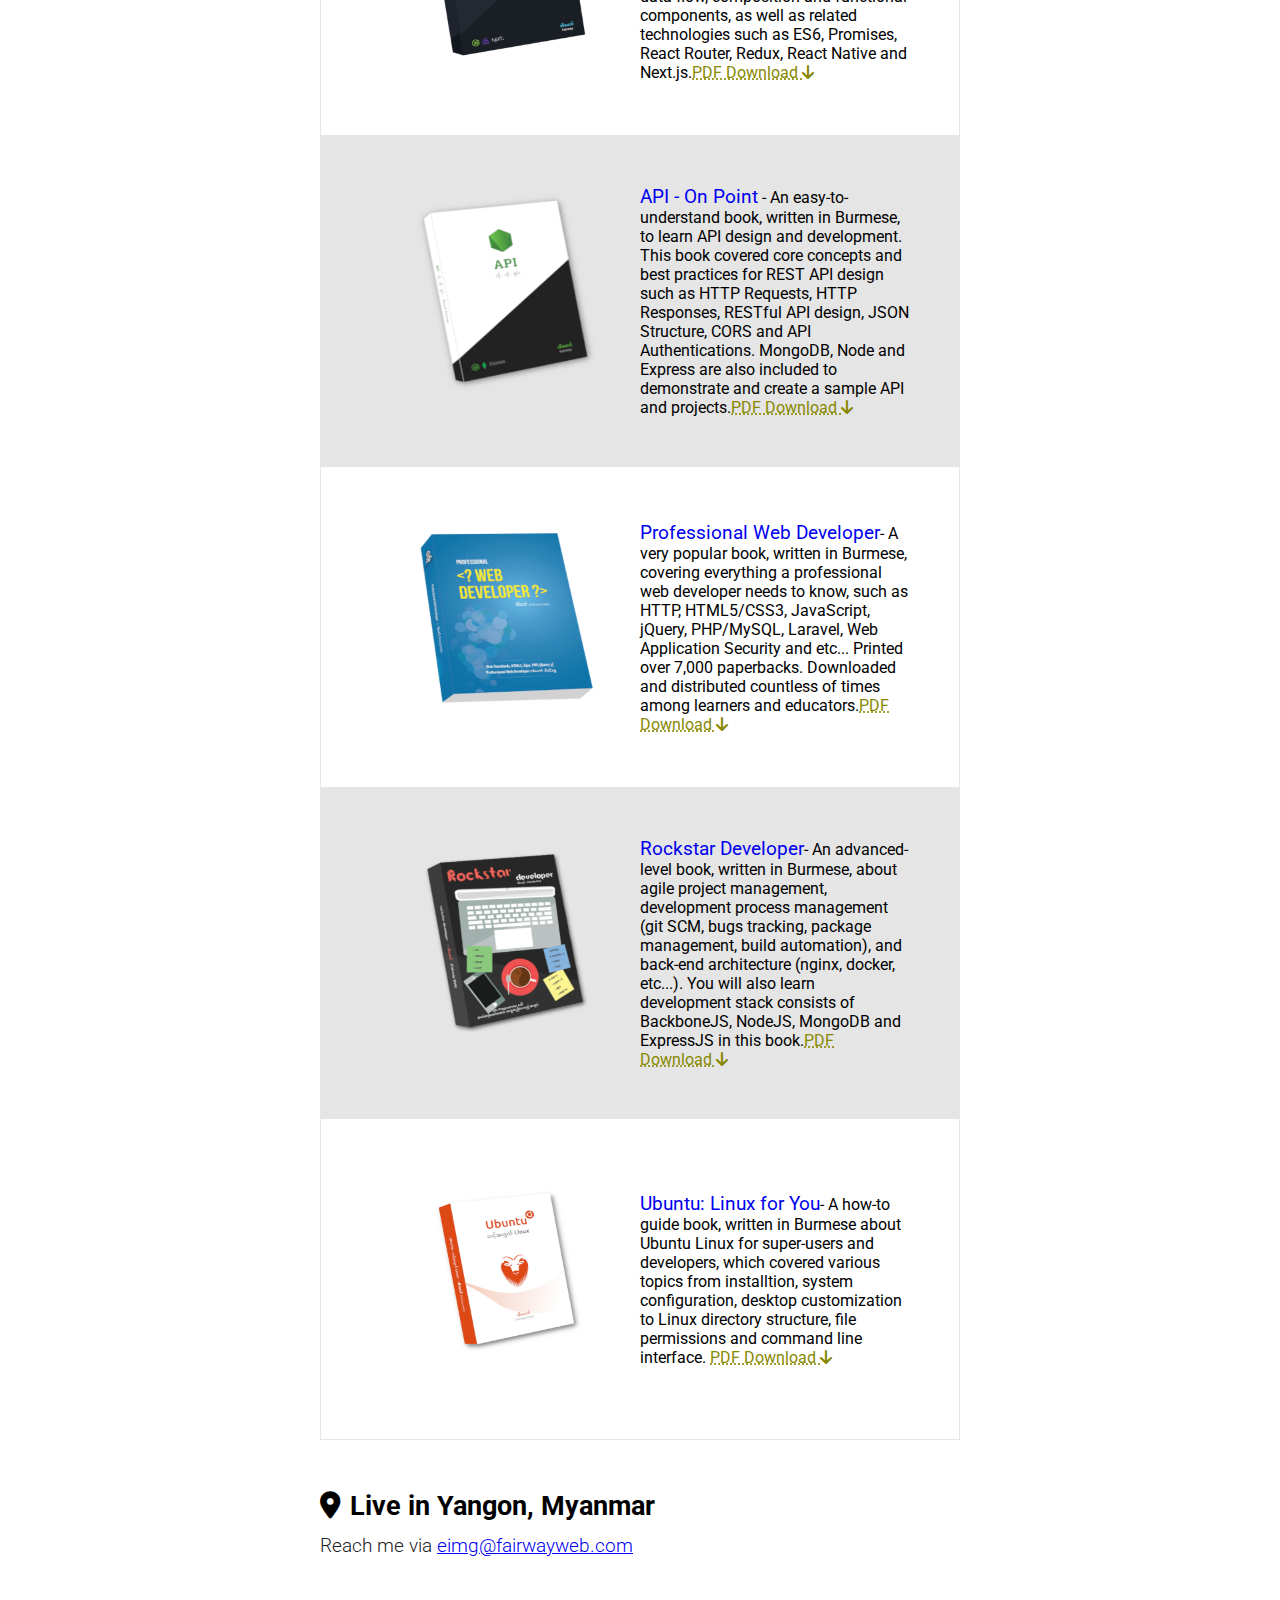
==== commit 69ec2acd: "adding class to a element and col-2 div" ====
--- a/index.html
+++ b/index.html
@@ -29,47 +29,47 @@
             <ul id="index-ul">
                 <li id="index-li" class="row every-other-list">
                     <div id="index-col-1" class="col col-1"><a href="pwd2022.html"><img src="images/pwd2022.png" alt="Professional Web Developer 2022 book cover image"></div></a>
-                    <div class="col col-2"><h4 class="books-title"> <a href="pwd2022.html"> Professional Web Developer 2022</a></h4><p> - A special edition book, written in Burmese with 1000+ pages. You will learn web development from absolute basic to intermediate to advanced, in single book, all in one. Covering everything a professional web developer needs to know in 2022, including HTML, CSS, Bootstrap, JavaScript, PHP, Laravel, React, Node, Mongo, Express, API design and much more. <a href="https://eimaung.com/pwd2022/Professional-Web-Developer-2022.pdf">PDF Download <i class="fa-solid fa-arrow-down"></i></a></p></div>
+                    <div class="col col-2 index-col-2"><h4 class="books-title"> <a href="pwd2022.html"> Professional Web Developer 2022</a></h4> - A special edition book, written in Burmese with 1000+ pages. You will learn web development from absolute basic to intermediate to advanced, in single book, all in one. Covering everything a professional web developer needs to know in 2022, including HTML, CSS, Bootstrap, JavaScript, PHP, Laravel, React, Node, Mongo, Express, API design and much more. <a class="index-a" href="https://eimaung.com/pwd2022/Professional-Web-Developer-2022.pdf">PDF Download <i class="fa-solid fa-arrow-down"></i></a></div>
                 </li>
                 <li id="index-li" class="row">
                     <div id="index-col-1" class="col col-1"><a href="bitcoin.html"><img src="images/bitcoin.png" alt="Bitcoin book cover image"></div></a>
-                    <div class="col col-2"><h4 class="books-title"> <a href="bitcoin.html"> Bitcoin - On Point </a></h4><p>- An easy-to-understand book about how Bitcoin and cryptocurrencies work. It explains technical concept like blockchain, proof of work and distributed ledger. Important general cryptocurrencies knowledge, such as mining, exchanges and use cases, are included, as well as brief explaination on some major altcoins. <a href="https://eimaung.com/bitcoin/Bitcoin-book-by-Ei-Maung.pdf">PDF Download <i class="fa-solid fa-arrow-down"></i></a></p></div>
+                    <div class="col col-2 index-col-2"><h4 class="books-title"> <a href="bitcoin.html"> Bitcoin - On Point </a></h4>- An easy-to-understand book about how Bitcoin and cryptocurrencies work. It explains technical concept like blockchain, proof of work and distributed ledger. Important general cryptocurrencies knowledge, such as mining, exchanges and use cases, are included, as well as brief explaination on some major altcoins. <a class="index-a" href="https://eimaung.com/bitcoin/Bitcoin-book-by-Ei-Maung.pdf">PDF Download <i class="fa-solid fa-arrow-down"></i></a></div>
                 </li>
                 <li id="index-li" class="row">
                     <div id="index-col-1" class="col col-1"><a href="bootstrap.html"><img src="images/bootstrap.png" alt="Bootstrap book cover image"></div></a>
-                    <div class="col col-2"><h4 class="books-title"> <a href="bootstrap.html"> Bootstrap - On Point</a></h4><p> - An absolute beginner guide book on web development in Burmese. First, this book introduce HTML and CSS from scratch. And then you can learn Bootstrap CSS Framework to quickly create responsive web page layouts and app UI. Bootstrap Components, Layouts, Utilities and Icons are all covered in this book. A tutorial to create simple Admin Dashboard UI is also included.<a href="https://eimaung.com/bootstrap/Bootstrap5-book-by-Ei-Maung.pdf">PDF Download <i class="fa-solid fa-arrow-down"></i></a></p></div>
+                    <div class="col col-2 index-col-2"><h4 class="books-title"> <a href="bootstrap.html"> Bootstrap - On Point</a></h4> - An absolute beginner guide book on web development in Burmese. First, this book introduce HTML and CSS from scratch. And then you can learn Bootstrap CSS Framework to quickly create responsive web page layouts and app UI. Bootstrap Components, Layouts, Utilities and Icons are all covered in this book. A tutorial to create simple Admin Dashboard UI is also included.<a class="index-a" href="https://eimaung.com/bootstrap/Bootstrap5-book-by-Ei-Maung.pdf">PDF Download <i class="fa-solid fa-arrow-down"></i></a></div>
                 </li>
                 <li id="index-li" class="row">
                     <div id="index-col-1" class="col col-1"><a href="javascript.html"><img src="images/jsbook.png" alt="JavaScript-Book-by-Ei-Maung cover image"></div></a>
-                    <div class="col col-2"><h4 class="books-title"> <a href="javascript.html"> JavaScript - On Point</a></h4><p> - This book is designed to teach not only JavaScript programming language, but also the fundamental of  col-1programming in Burmese. Starting from basic syntaxs including variables, data types, control structures and functions, as well as intermediate knowledge such as async programming, object-oriented programming and modules. DOM Manipulation with JavaScript is also included with some practical examples. <a href="https://eimaung.com/jsbook/JavaScript-Book-by-Ei-Maung.pdf">PDF Download <i class="fa-solid fa-arrow-down"></i></a></p></div>
+                    <div class="col col-2 index-col-2"><h4 class="books-title"> <a href="javascript.html"> JavaScript - On Point</a></h4> - This book is designed to teach not only JavaScript programming language, but also the fundamental of  col-1programming in Burmese. Starting from basic syntaxs including variables, data types, control structures and functions, as well as intermediate knowledge such as async programming, object-oriented programming and modules. DOM Manipulation with JavaScript is also included with some practical examples. <a class="index-a" href="https://eimaung.com/jsbook/JavaScript-Book-by-Ei-Maung.pdf">PDF Download <i class="fa-solid fa-arrow-down"></i></a></div>
                 </li>
                 <li id="index-li" class="row">
                     <div id="index-col-1" class="col col-1"><a href="php.html"><img src="images/php.png" alt="PHP book cover image"></div></a>
-                    <div class="col col-2"><h4 class="books-title"> <a href="php.html"> PHP - On Point</a></h4><p> - This book teaches you web application development with PHP from scratch, in Burmese. Using PHP 8 and covering from basic to advanced PHP features. Also include related technologies such as Composer and MySQL Database, as well as some essential OOP Design Patterns, which will be useful in continuing learning Laravel or any other web application development framework.<a href="https://eimaung.com/php/PHP-Book-by-Ei-Maung.pdf">PDF Download <i class="fa-solid fa-arrow-down"></i></a></p></div>
+                    <div class="col col-2 index-col-2"><h4 class="books-title"> <a href="php.html"> PHP - On Point</a></h4> - This book teaches you web application development with PHP from scratch, in Burmese. Using PHP 8 and covering from basic to advanced PHP features. Also include related technologies such as Composer and MySQL Database, as well as some essential OOP Design Patterns, which will be useful in continuing learning Laravel or any other web application development framework.<a class="index-a" href="https://eimaung.com/php/PHP-Book-by-Ei-Maung.pdf">PDF Download <i class="fa-solid fa-arrow-down"></i></a></div>
                 </li>
                 <li id="index-li" class="row">
                     <div id="index-col-1" class="col col-1"><a href="laravel.html"><img src="images/laravel.png" alt="Laravel book cover image"></div></a>
-                    <div class="col col-2"><h4 class="books-title"> <a href="laravel.html"> Laravel - On Point</a></h4><p> - A short, practical and easy to understand guide book on Laravel PHP framework, written in Burmese. This book teach you basic framework features such as Routing and Model-View-Controller pattern, as well as some intermediate features such as Migration, ORM Relationship, Authentication, Authorization and basic API. You will learn all of them by creating a sample project.<a href="https://eimaung.com/laravel/Laravel8-book-by-Ei-Maung.pdf">PDF Download <i class="fa-solid fa-arrow-down"></i></a></p></div>
+                    <div class="col col-2 index-col-2"><h4 class="books-title"> <a href="laravel.html"> Laravel - On Point</a></h4> - A short, practical and easy to understand guide book on Laravel PHP framework, written in Burmese. This book teach you basic framework features such as Routing and Model-View-Controller pattern, as well as some intermediate features such as Migration, ORM Relationship, Authentication, Authorization and basic API. You will learn all of them by creating a sample project.<a class="index-a" href="https://eimaung.com/laravel/Laravel8-book-by-Ei-Maung.pdf">PDF Download <i class="fa-solid fa-arrow-down"></i></a></div>
                 </li>
                 <li id="index-li" class="row">
                     <div id="index-col-1" class="col col-1"><a href="react.html"><img src="images/react.png" alt="React book cover image"></div></a>
-                    <div class="col col-2"><h4 class="books-title"> <a href="react.html">React - On Point</a></h4><p> - A short, practical and easy-to-understand guide book, written in Burmese to get start with React JavaScript framework. This book teaches you basic and essential React concepts such as component data flow, composition and functional components, as well as related technologies such as ES6, Promises, React Router, Redux, React Native and Next.js.<a href="https://eimaung.com/react/React-book-by-Ei-Maung.pdf">PDF Download <i class="fa-solid fa-arrow-down"></i></a></p></div>
+                    <div class="col col-2 index-col-2"><h4 class="books-title"> <a href="react.html">React - On Point</a></h4> - A short, practical and easy-to-understand guide book, written in Burmese to get start with React JavaScript framework. This book teaches you basic and essential React concepts such as component data flow, composition and functional components, as well as related technologies such as ES6, Promises, React Router, Redux, React Native and Next.js.<a class="index-a" href="https://eimaung.com/react/React-book-by-Ei-Maung.pdf">PDF Download <i class="fa-solid fa-arrow-down"></i></a></div>
                 </li>
                 <li id="index-li" class="row">
                     <div id="index-col-1" class="col col-1"><a href="api.html"><img src="images/api.png" alt="API book image"></div></a>
-                    <div class="col col-2"><h4 class="books-title"> <a href="api.html"> API - On Point</a></h4><p> - An easy-to-understand book, written in Burmese, to learn API design and development. This book covered core concepts and best practices for REST API design such as HTTP Requests, HTTP Responses, RESTful API design, JSON Structure, CORS and API Authentications. MongoDB, Node and Express are also included to demonstrate and create a sample API and projects.<a href="https://eimaung.com/api/API-book-by-Ei-Maung.pdf">PDF Download <i class="fa-solid fa-arrow-down"></i></a></p></div>
+                    <div class="col col-2 index-col-2"><h4 class="books-title"> <a href="api.html"> API - On Point</a></h4> - An easy-to-understand book, written in Burmese, to learn API design and development. This book covered core concepts and best practices for REST API design such as HTTP Requests, HTTP Responses, RESTful API design, JSON Structure, CORS and API Authentications. MongoDB, Node and Express are also included to demonstrate and create a sample API and projects.<a class="index-a" href="https://eimaung.com/api/API-book-by-Ei-Maung.pdf">PDF Download <i class="fa-solid fa-arrow-down"></i></a></div>
                 </li>
                 <li id="index-li" class="row"></a>
                     <div id="index-col-1" class="col col-1"><a href="pwd.html"><img src="images/pwd.png" alt="Professional Web Developer book cover image"></div></a>
-                    <div class="col col-2"><h4 class="books-title"> <a href="pwd.html"> Professional Web Developer </a></h4><p>- A very popular book, written in Burmese, covering everything a professional web developer needs to know, such as HTTP, HTML5/CSS3, JavaScript, jQuery, PHP/MySQL, Laravel, Web Application Security and etc... Printed over 7,000 paperbacks. Downloaded and distributed countless of times among learners and educators.<a href="https://www.eimaung.com/professional-web-developer/Professional-Web-Developer-4th-Edition-by-Ei-Maung.pdf">PDF Download <i class="fa-solid fa-arrow-down"></i></a> </p></div>
+                    <div class="col col-2 index-col-2"><h4 class="books-title"> <a href="pwd.html"> Professional Web Developer </a></h4>- A very popular book, written in Burmese, covering everything a professional web developer needs to know, such as HTTP, HTML5/CSS3, JavaScript, jQuery, PHP/MySQL, Laravel, Web Application Security and etc... Printed over 7,000 paperbacks. Downloaded and distributed countless of times among learners and educators.<a class="index-a href="https://www.eimaung.com/professional-web-developer/Professional-Web-Developer-4th-Edition-by-Ei-Maung.pdf">PDF Download <i class="fa-solid fa-arrow-down"></i></a></div>
                 </li>
                 <li id="index-li" class="row">
                     <div id="index-col-1" class="col col-1"><a href="rockstar-developer.html"><img src="images/rsd.png" alt="Rockstar Developer by Ei Mg book cover image"></div></a>
-                    <div class="col col-2"><h4 class="books-title"> <a href="rockstar-developer.html"> Rockstar Developer </a></h4><p>- An advanced-level book, written in Burmese, about agile project management, development process management (git SCM, bugs tracking, package management, build automation), and back-end architecture (nginx, docker, etc...). You will also learn development stack consists of BackboneJS, NodeJS, MongoDB and ExpressJS in this book.<a href="https://eimaung.com/rockstar-developer/Rockstar-Developer-by-Ei.Maung.pdf">PDF Download <i class="fa-solid fa-arrow-down"></i></a></p> </div>
+                    <div class="col col-2 index-col-2"><h4 class="books-title"> <a href="rockstar-developer.html"> Rockstar Developer </a></h4>- An advanced-level book, written in Burmese, about agile project management, development process management (git SCM, bugs tracking, package management, build automation), and back-end architecture (nginx, docker, etc...). You will also learn development stack consists of BackboneJS, NodeJS, MongoDB and ExpressJS in this book.<a class="index-a" href="https://eimaung.com/rockstar-developer/Rockstar-Developer-by-Ei.Maung.pdf">PDF Download <i class="fa-solid fa-arrow-down"></i></a></div>
                 </li>
                 <li id="index-li" class="row">
                     <div id="index-col-1" class="col col-1"><a href="ubuntu-4-u.html"><img src="images/u4u.png" alt="Ubuntu-Linux-for-You-14 Book cover image"></div></a>
-                    <div class="col col-2"><h4 class="books-title"> <a href="ubuntu-4-u.html"> Ubuntu: Linux for You </a></h4><p>- A how-to guide book, written in Burmese about Ubuntu Linux for super-users and developers, which covered various topics from installtion, system configuration, desktop customization to Linux directory structure, file permissions and command line interface. <a href="https://eimaung.com/ubuntu-for-you/Ubuntu-Linux-for-You-14.04-by-Ei.Maung.pdf">PDF Download <i class="fa-solid fa-arrow-down"></i></a> </p></div>
+                    <div class="col col-2 index-col-2"><h4 class="books-title"> <a href="ubuntu-4-u.html"> Ubuntu: Linux for You </a></h4>- A how-to guide book, written in Burmese about Ubuntu Linux for super-users and developers, which covered various topics from installtion, system configuration, desktop customization to Linux directory structure, file permissions and command line interface. <a class="index-a" href="https://eimaung.com/ubuntu-for-you/Ubuntu-Linux-for-You-14.04-by-Ei.Maung.pdf">PDF Download <i class="fa-solid fa-arrow-down"></i></a></div>
                 </li>
             </ul>
         </div>
